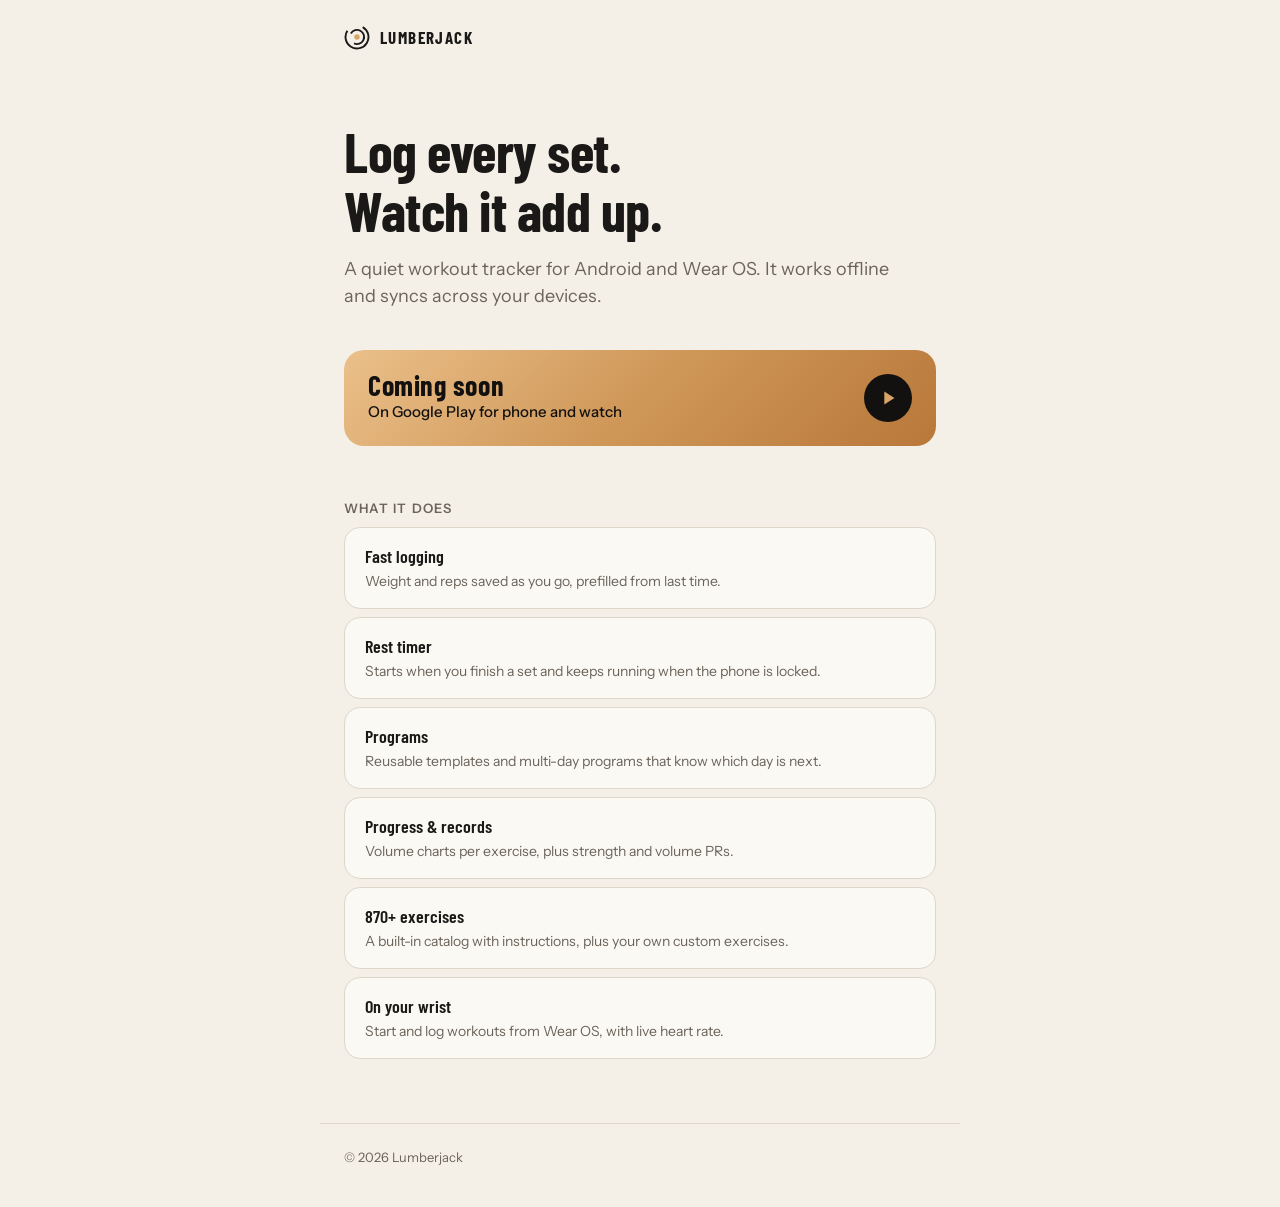
==== index.html @ 3c83b221 "Add minimalist landing page styled after the app Co-Authored-By: Claude Opus 5.5 <noreply@anthropic." ====
<!doctype html>
<html lang="en">
<head>
  <meta charset="utf-8">
  <meta name="viewport" content="width=device-width, initial-scale=1">
  <title>Lumberjack · Workout tracker</title>
  <meta name="description" content="An offline-first workout tracker for Android and Wear OS.">
  <meta name="theme-color" content="#121110" media="(prefers-color-scheme: dark)">
  <meta name="theme-color" content="#f4f0e8" media="(prefers-color-scheme: light)">
  <link rel="icon" href="favicon.svg" type="image/svg+xml">
  <link rel="stylesheet" href="style.css">
</head>
<body>
<header>
  <svg class="mark" viewBox="20 20 68 68" aria-hidden="true">
    <circle cx="54" cy="54" r="7.14" fill="#d9a566"/>
    <g class="rings" fill="none" stroke-width="5">
      <path d="M69 28.02A30 30 0 1 1 28.78 37.75"/>
      <path d="M37.92 44.71A18.57 18.57 0 1 1 46.33 70.91"/>
    </g>
  </svg>
  <span class="wordmark">LUMBERJACK</span>
</header>

<main>
  <section class="hero">
    <h1>Log every set.<br>Watch it add up.</h1>
    <p class="lede">A quiet workout tracker for Android and Wear OS. It works offline and syncs across your devices.</p>
  </section>

  <div class="cta">
    <div>
      <strong>Coming soon</strong>
      <span>On Google Play for phone and watch</span>
    </div>
    <div class="play" aria-hidden="true">
      <svg width="22" height="22" viewBox="0 0 24 24"><path d="M8 5v14l11-7z" fill="#d9a566"/></svg>
    </div>
  </div>

  <h2>What it does</h2>
  <ul class="features">
    <li><b>Fast logging</b><span>Weight and reps saved as you go, prefilled from last time.</span></li>
    <li><b>Rest timer</b><span>Starts when you finish a set and keeps running when the phone is locked.</span></li>
    <li><b>Programs</b><span>Reusable templates and multi-day programs that know which day is next.</span></li>
    <li><b>Progress &amp; records</b><span>Volume charts per exercise, plus strength and volume PRs.</span></li>
    <li><b>870+ exercises</b><span>A built-in catalog with instructions, plus your own custom exercises.</span></li>
    <li><b>On your wrist</b><span>Start and log workouts from Wear OS, with live heart rate.</span></li>
  </ul>
</main>

<footer>
  <span>© 2026 Lumberjack</span>
</footer>
</body>
</html>
---- style.css ----
/* Mirrors app/src/main/java/com/lumberjack/workout/ui/theme (Color.kt, Type.kt, Shape.kt). */

@font-face { font-family: "Barlow Condensed"; font-weight: 600; font-display: swap; src: url("fonts/barlow_condensed_semibold.ttf") format("truetype"); }
@font-face { font-family: "Barlow Condensed"; font-weight: 700; font-display: swap; src: url("fonts/barlow_condensed_bold.ttf") format("truetype"); }
@font-face { font-family: "Instrument Sans"; font-weight: 400 700; font-display: swap; src: url("fonts/instrument_sans_variable.ttf") format("truetype"); }

/* Dark scheme (default): Char / Graphite / Ash / Bone / Stone / BronzeAccent */
:root {
  --bg: #121110;
  --surface: #1b1917;
  --outline: #2e2a26;
  --text: #efeae1;
  --muted: #a8a093;
  --accent: #d9a566;
  --on-accent: #121110;
  --gradient: linear-gradient(135deg, #ebc08a, #cf9758, #b8783a);
  color-scheme: dark;
}

/* Light scheme: Paper / LightCard / LightBorder / TextPrimaryLight / BronzeDeep */
@media (prefers-color-scheme: light) {
  :root {
    --bg: #f4f0e8;
    --surface: #fbf9f4;
    --outline: #ddd6c9;
    --text: #1b1917;
    --muted: #6b645a;
    --accent: #8a5a2b;
    color-scheme: light;
  }
}

* { box-sizing: border-box; }

body {
  margin: 0;
  background: var(--bg);
  color: var(--text);
  font: 400 16px/1.5 "Instrument Sans", system-ui, -apple-system, "Segoe UI", sans-serif;
  -webkit-font-smoothing: antialiased;
}

main, header, footer { max-width: 640px; margin: 0 auto; padding: 0 24px; }

a { color: var(--accent); }

/* BrandHeader: mark + wordmark */
header { display: flex; align-items: center; gap: 10px; padding-top: 24px; }
.mark { width: 26px; height: 26px; }
.mark .rings { stroke: var(--text); }
.wordmark { font: 700 17px/1 "Barlow Condensed", sans-serif; letter-spacing: 1.4px; }

/* Hero: displayLarge */
.hero { padding: 72px 0 40px; }
h1 {
  font: 700 clamp(40px, 9vw, 56px)/1.05 "Barlow Condensed", sans-serif;
  letter-spacing: -0.5px;
  margin: 0 0 16px;
}
.lede { color: var(--muted); font-size: 18px; margin: 0; max-width: 32em; }

/* StartWorkoutCard: bronze gradient, 20px corners */
.cta {
  display: flex; align-items: center; justify-content: space-between; gap: 12px;
  min-height: 96px; padding: 0 24px; margin: 0 0 56px;
  border-radius: 20px; background: var(--gradient); color: #121110;
}
.cta strong { display: block; font: 700 28px/1 "Barlow Condensed", sans-serif; letter-spacing: 0.56px; }
.cta span { font-weight: 500; font-size: 15px; }
.cta .play {
  flex: none; display: grid; place-items: center;
  width: 48px; height: 48px; border-radius: 50%; background: #121110;
}

/* Feature rows: cards with outline, 16px corners */
h2 {
  font: 600 13px/1 "Instrument Sans", sans-serif;
  letter-spacing: 1.2px; text-transform: uppercase;
  color: var(--muted); margin: 0 0 12px;
}
.features { list-style: none; padding: 0; margin: 0 0 64px; display: grid; gap: 8px; }
.features li {
  background: var(--surface); border: 1px solid var(--outline); border-radius: 16px;
  padding: 16px 20px;
}
.features b { display: block; font: 600 18px/24px "Barlow Condensed", sans-serif; }
.features span { color: var(--muted); font-size: 14px; }

footer {
  display: flex; flex-wrap: wrap; gap: 8px 16px;
  padding-top: 24px; padding-bottom: 40px;
  border-top: 1px solid var(--outline);
  color: var(--muted); font-size: 13px;
}
footer a { color: var(--muted); }
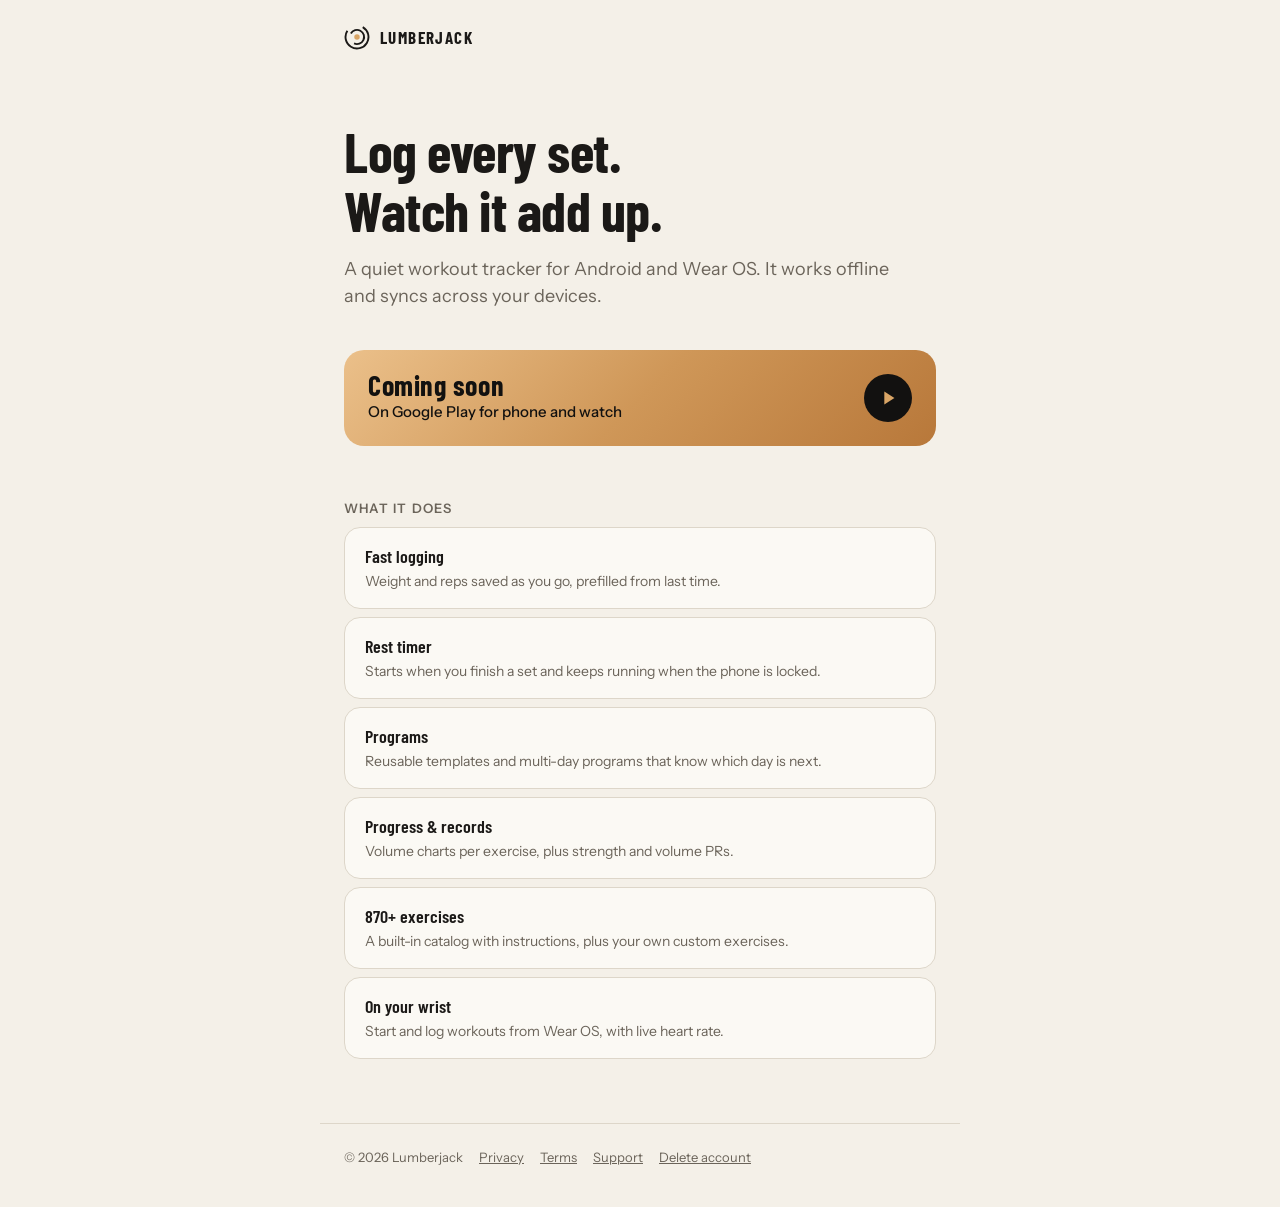
==== commit a890d54b: "Add legal/support footer to landing page and list pages in README Co-Authored-By: Claude Sonnet 5.5 " ====
--- a/index.html
+++ b/index.html
@@ -51,6 +51,12 @@
 
 <footer>
   <span>© 2026 Lumberjack</span>
+  <nav aria-label="Legal and support">
+    <a href="/privacy">Privacy</a>
+    <a href="/terms">Terms</a>
+    <a href="/support">Support</a>
+    <a href="/delete-account">Delete account</a>
+  </nav>
 </footer>
 </body>
 </html>
--- a/style.css
+++ b/style.css
@@ -93,3 +93,62 @@
   color: var(--muted); font-size: 13px;
 }
 footer a { color: var(--muted); }
+
+/* Light scheme: text on accent fills needs to flip to white for contrast. */
+@media (prefers-color-scheme: light) {
+  :root { --on-accent: #fff; }
+}
+
+/* Footer nav */
+footer nav { display: flex; flex-wrap: wrap; gap: 8px 16px; }
+
+/* Document pages (privacy, terms, support, delete account, 404) */
+.doc { padding-bottom: 64px; }
+.doc h1 { font-size: clamp(36px, 8vw, 48px); margin: 56px 0 8px; }
+.doc .meta { color: var(--muted); font-size: 14px; margin: 0 0 32px; }
+.doc h2 { margin: 40px 0 12px; }
+.doc p, .doc li { max-width: 40em; }
+.doc p { margin: 0 0 16px; }
+.doc ul { padding-left: 20px; margin: 0 0 16px; }
+.doc li { margin-bottom: 8px; }
+.doc .muted { color: var(--muted); }
+.doc code { font: 500 0.9em ui-monospace, "SFMono-Regular", Consolas, monospace; background: var(--surface); border: 1px solid var(--outline); border-radius: 6px; padding: 1px 6px; }
+.doc a { overflow-wrap: anywhere; }
+
+/* Cards: data tables, FAQ entries and form panels */
+.cards { list-style: none; padding: 0; margin: 0 0 24px; display: grid; gap: 8px; }
+.cards li, .panel, .doc details {
+  background: var(--surface); border: 1px solid var(--outline); border-radius: 16px;
+  padding: 16px 20px; max-width: none; margin: 0;
+}
+.cards b { display: block; font: 600 18px/24px "Barlow Condensed", sans-serif; }
+.cards span { color: var(--muted); font-size: 14px; }
+
+/* FAQ */
+.faq { display: grid; gap: 8px; margin-bottom: 24px; }
+.doc details summary { cursor: pointer; font: 600 18px/24px "Barlow Condensed", sans-serif; }
+.doc details p { margin: 12px 0 0; color: var(--muted); }
+.doc details ol { margin: 12px 0 0; padding-left: 20px; color: var(--muted); }
+
+/* Delete account flow */
+.panel { margin: 0 0 16px; }
+.panel strong { display: block; font: 600 18px/24px "Barlow Condensed", sans-serif; margin-bottom: 8px; }
+.panel p { margin: 0 0 8px; }
+.panel label { display: block; margin: 12px 0 4px; color: var(--muted); font-size: 14px; }
+.panel input {
+  width: 100%; padding: 12px; border-radius: 12px; border: 1px solid var(--outline);
+  background: var(--bg); color: var(--text); font: inherit;
+}
+.panel input:focus-visible, .btn:focus-visible, a:focus-visible, summary:focus-visible { outline: 2px solid var(--accent); outline-offset: 2px; }
+.btn {
+  margin-top: 12px; min-height: 44px; padding: 0 20px; border: 0; border-radius: 12px;
+  font: 600 16px "Instrument Sans", sans-serif; cursor: pointer;
+  background: var(--accent); color: var(--on-accent);
+}
+.btn.danger { background: #b23a31; color: #fff; }
+.btn:disabled { opacity: 0.5; cursor: not-allowed; }
+.hidden { display: none; }
+#status { min-height: 1.5em; margin: 16px 0; }
+
+/* Brand header as a home link on inner pages */
+header a { display: flex; align-items: center; gap: 10px; color: inherit; text-decoration: none; }
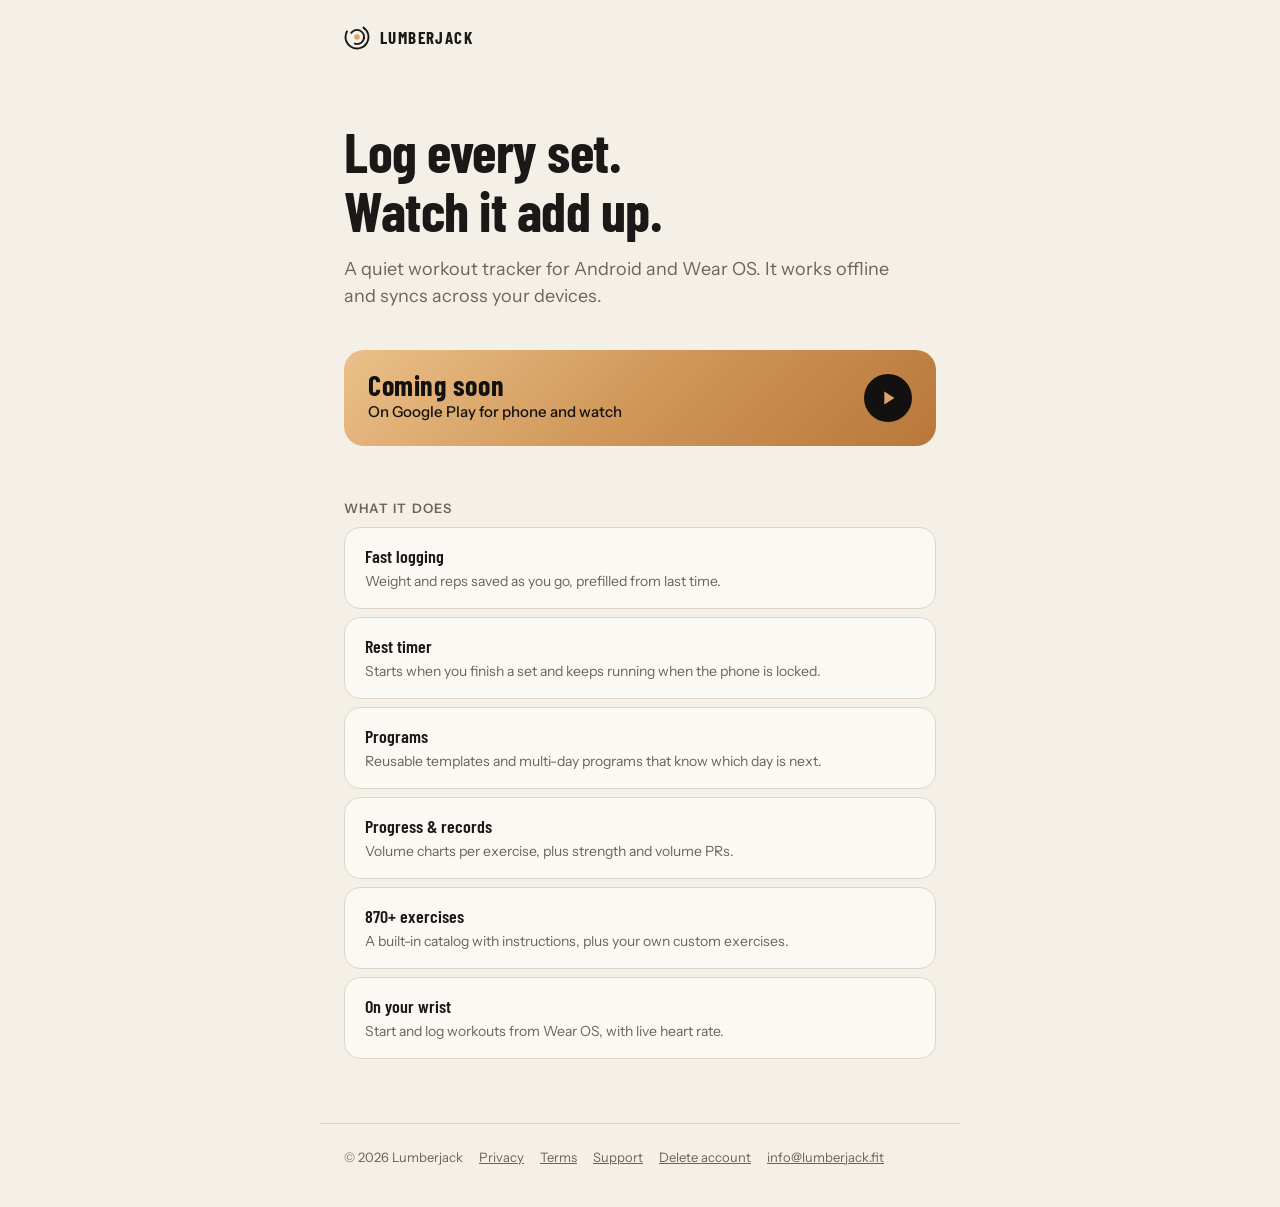
==== commit 2eadd520: "Use real contact addresses and add info@ to the footer privacy@ on the privacy policy, support@ on t" ====
--- a/index.html
+++ b/index.html
@@ -56,6 +56,7 @@
     <a href="/terms">Terms</a>
     <a href="/support">Support</a>
     <a href="/delete-account">Delete account</a>
+    <a href="mailto:info@lumberjack.fit">info@lumberjack.fit</a>
   </nav>
 </footer>
 </body>
--- a/style.css
+++ b/style.css
@@ -116,7 +116,7 @@
 .doc a { overflow-wrap: anywhere; }
 
 /* Cards: data tables, FAQ entries and form panels */
-.cards { list-style: none; padding: 0; margin: 0 0 24px; display: grid; gap: 8px; }
+.cards, .doc .cards { list-style: none; padding: 0; margin: 0 0 24px; display: grid; gap: 8px; }
 .cards li, .panel, .doc details {
   background: var(--surface); border: 1px solid var(--outline); border-radius: 16px;
   padding: 16px 20px; max-width: none; margin: 0;
